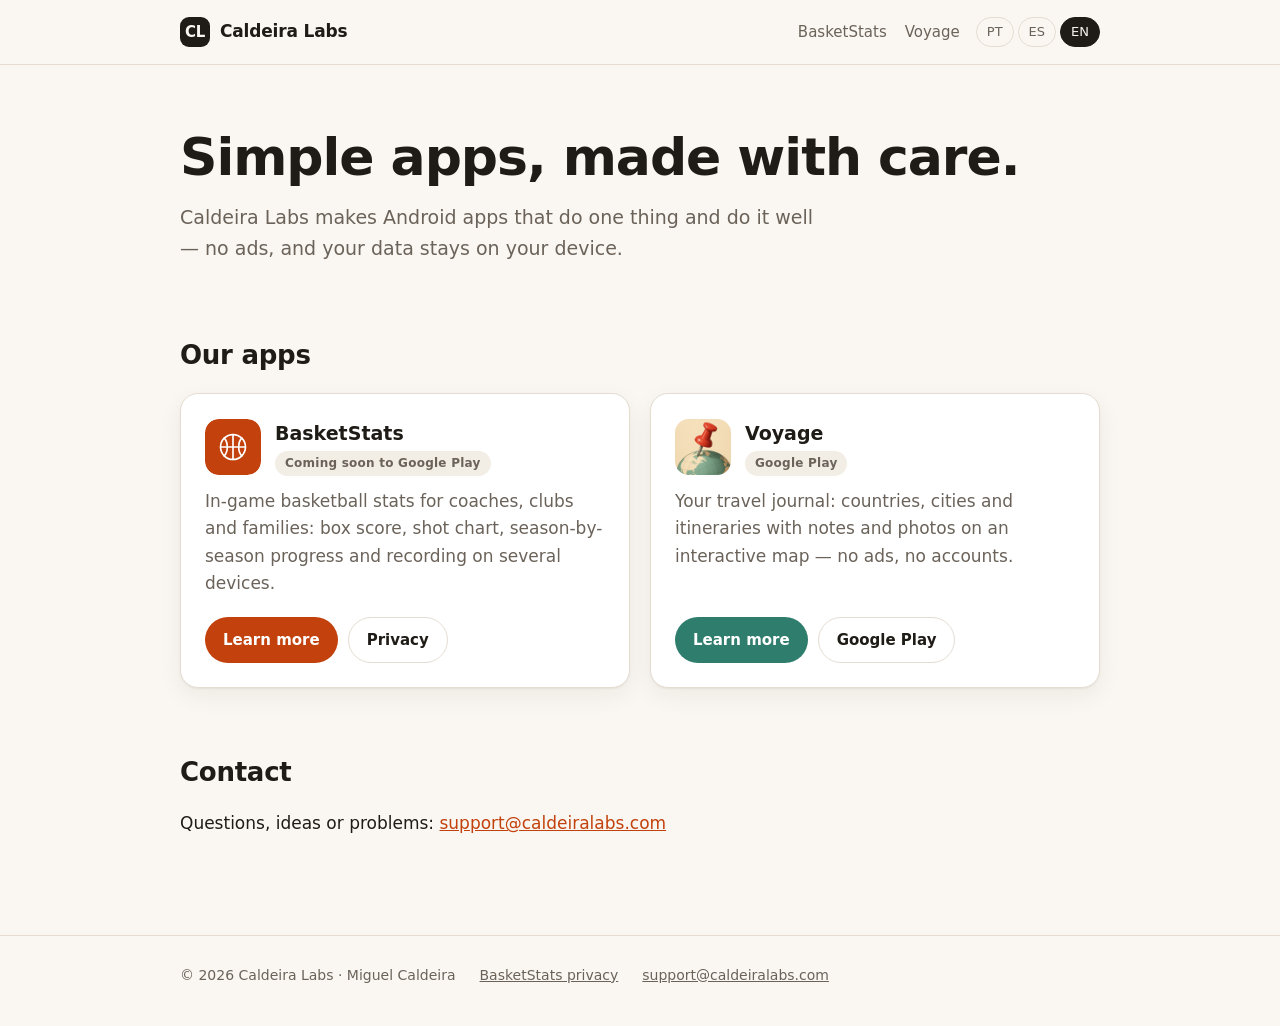
==== index.html @ 5a1c7f85 "Site da Caldeira Labs: página inicial, BasketStats (guia e privacidade) e Voyage Co-Authored-By: Cla" ====
<!doctype html>
<html lang="pt-PT" data-lang="pt">
<head>
  <meta charset="utf-8">
  <meta name="viewport" content="width=device-width, initial-scale=1">
  <title data-pt="Caldeira Labs — apps para Android" data-es="Caldeira Labs — apps para Android" data-en="Caldeira Labs — Android apps">Caldeira Labs — apps para Android</title>
  <meta name="description" content="Caldeira Labs: BasketStats (estatísticas de basquetebol) e Voyage (diário de viagens), apps para Android.">
  <link rel="icon" href="/assets/img/basketstats.svg">
  <link rel="stylesheet" href="/assets/style.css">
  <script src="/assets/lang.js"></script>
</head>
<body>
<header class="top">
  <div class="wrap">
    <a class="brand" href="/"><span class="mark">CL</span>Caldeira Labs</a>
    <nav class="nav">
      <a href="/basketstats/">BasketStats</a>
      <a href="/voyage/">Voyage</a>
    </nav>
    <div class="langs" aria-label="Língua / Idioma / Language">
      <button data-set="pt" aria-pressed="true">PT</button>
      <button data-set="es" aria-pressed="false">ES</button>
      <button data-set="en" aria-pressed="false">EN</button>
    </div>
  </div>
</header>

<main class="wrap">
  <div class="hero">
    <h1 data-l="pt">Apps simples, feitas com cuidado.</h1>
    <h1 data-l="es">Apps sencillas, hechas con cuidado.</h1>
    <h1 data-l="en">Simple apps, made with care.</h1>
    <p class="lead" data-l="pt">A Caldeira Labs cria apps para Android que resolvem uma coisa e a fazem bem — sem anúncios e com os seus dados guardados no seu aparelho.</p>
    <p class="lead" data-l="es">Caldeira Labs crea apps para Android que resuelven una cosa y la hacen bien, sin anuncios y con tus datos guardados en tu dispositivo.</p>
    <p class="lead" data-l="en">Caldeira Labs makes Android apps that do one thing and do it well — no ads, and your data stays on your device.</p>
  </div>

  <section>
    <h2><span data-l="pt">As nossas apps</span><span data-l="es">Nuestras apps</span><span data-l="en">Our apps</span></h2>
    <div class="cards">
      <article class="card">
        <div class="head">
          <img src="/assets/img/basketstats.svg" alt="" width="56" height="56">
          <div>
            <h3>BasketStats</h3>
            <span class="badge"><span data-l="pt">Em breve na Google Play</span><span data-l="es">Próximamente en Google Play</span><span data-l="en">Coming soon to Google Play</span></span>
          </div>
        </div>
        <p data-l="pt">Estatísticas de basquetebol durante o jogo, para treinadores, clubes e famílias: ficha de jogo, mapa de lançamentos, evolução por época e registo em vários aparelhos.</p>
        <p data-l="es">Estadísticas de baloncesto durante el partido, para entrenadores, clubes y familias: acta de partido, mapa de tiro, evolución por temporada y registro en varios dispositivos.</p>
        <p data-l="en">In-game basketball stats for coaches, clubs and families: box score, shot chart, season-by-season progress and recording on several devices.</p>
        <div class="actions">
          <a class="btn" href="/basketstats/"><span data-l="pt">Conhecer</span><span data-l="es">Descubrir</span><span data-l="en">Learn more</span></a>
          <a class="btn ghost" href="/basketstats/privacy/"><span data-l="pt">Privacidade</span><span data-l="es">Privacidad</span><span data-l="en">Privacy</span></a>
        </div>
      </article>

      <article class="card">
        <div class="head">
          <img src="/assets/img/voyage.png" alt="" width="56" height="56">
          <div>
            <h3>Voyage</h3>
            <span class="badge">Google Play</span>
          </div>
        </div>
        <p data-l="pt">O seu diário de viagens: países, cidades e itinerários com notas e fotos, num mapa interativo — sem anúncios nem contas.</p>
        <p data-l="es">Tu diario de viajes: países, ciudades e itinerarios con notas y fotos, en un mapa interactivo, sin anuncios ni cuentas.</p>
        <p data-l="en">Your travel journal: countries, cities and itineraries with notes and photos on an interactive map — no ads, no accounts.</p>
        <div class="actions">
          <a class="btn voyage" href="/voyage/"><span data-l="pt">Conhecer</span><span data-l="es">Descubrir</span><span data-l="en">Learn more</span></a>
          <a class="btn ghost" href="https://play.google.com/store/apps/details?id=com.caldeira.voyage">Google Play</a>
        </div>
      </article>
    </div>
  </section>

  <section>
    <h2><span data-l="pt">Contacto</span><span data-l="es">Contacto</span><span data-l="en">Contact</span></h2>
    <p data-l="pt">Dúvidas, sugestões ou problemas: <a href="mailto:support@caldeiralabs.com">support@caldeiralabs.com</a></p>
    <p data-l="es">Dudas, sugerencias o problemas: <a href="mailto:support@caldeiralabs.com">support@caldeiralabs.com</a></p>
    <p data-l="en">Questions, ideas or problems: <a href="mailto:support@caldeiralabs.com">support@caldeiralabs.com</a></p>
  </section>
</main>

<footer>
  <div class="wrap">
    <span>© 2026 Caldeira Labs · Miguel Caldeira</span>
    <a href="/basketstats/privacy/"><span data-l="pt">Privacidade BasketStats</span><span data-l="es">Privacidad BasketStats</span><span data-l="en">BasketStats privacy</span></a>
    <a href="mailto:support@caldeiralabs.com">support@caldeiralabs.com</a>
  </div>
</footer>
</body>
</html>
---- assets/style.css ----
/* Caldeira Labs — estilos partilhados por todas as páginas. */
:root {
  --bg: #faf7f2;
  --surface: #ffffff;
  --surface-2: #f2ede5;
  --text: #1f1b16;
  --muted: #6b635a;
  --line: #e5ddd2;
  --accent: #c2410c;
  --accent-ink: #ffffff;
  --voyage: #2f7d6d;
  --radius: 18px;
  --shadow: 0 1px 2px rgba(31, 27, 22, .06), 0 8px 24px rgba(31, 27, 22, .06);
}
@media (prefers-color-scheme: dark) {
  :root {
    --bg: #15120f;
    --surface: #1f1b17;
    --surface-2: #2a251f;
    --text: #f3ede6;
    --muted: #b2a89c;
    --line: #3a332b;
    --accent: #f0703a;
    --accent-ink: #1a0d06;
    --voyage: #5fbfa8;
    --shadow: none;
  }
}

* { box-sizing: border-box; }
html { -webkit-text-size-adjust: 100%; }
body {
  margin: 0;
  background: var(--bg);
  color: var(--text);
  font: 17px/1.6 system-ui, -apple-system, "Segoe UI", Roboto, "Helvetica Neue", Arial, sans-serif;
}
a { color: var(--accent); }
img { max-width: 100%; height: auto; display: block; }
.wrap { max-width: 960px; margin: 0 auto; padding: 0 20px; }

/* Línguas: só aparece o texto da língua escolhida (português por omissão, também sem JavaScript). */
[data-l] { display: none; }
html[data-lang="pt"] [data-l="pt"],
html[data-lang="es"] [data-l="es"],
html[data-lang="en"] [data-l="en"] { display: revert; }

/* Cabeçalho */
.top { border-bottom: 1px solid var(--line); background: var(--bg); position: sticky; top: 0; z-index: 10; }
.top .wrap { display: flex; align-items: center; gap: 16px; height: 64px; }
.brand { display: flex; align-items: center; gap: 10px; color: var(--text); text-decoration: none; font-weight: 700; letter-spacing: -.01em; }
.brand .mark { width: 30px; height: 30px; border-radius: 9px; background: var(--text); color: var(--bg); display: grid; place-items: center; font-size: 15px; }
.nav { display: flex; gap: 18px; margin-left: auto; }
.nav a { color: var(--muted); text-decoration: none; font-size: 15px; }
.nav a:hover, .nav a[aria-current="page"] { color: var(--text); }
.langs { display: flex; gap: 4px; }
.langs button {
  border: 1px solid var(--line); background: transparent; color: var(--muted);
  border-radius: 999px; padding: 4px 10px; font: inherit; font-size: 13px; cursor: pointer;
}
.langs button[aria-pressed="true"] { background: var(--text); color: var(--bg); border-color: var(--text); }
@media (max-width: 640px) {
  .top .wrap { height: auto; flex-wrap: wrap; padding-top: 10px; padding-bottom: 10px; }
  .nav { order: 3; width: 100%; margin-left: 0; gap: 16px; }
  .langs { margin-left: auto; }
}

/* Secções */
.hero { padding: 64px 0 40px; }
.hero h1 { font-size: clamp(32px, 6vw, 52px); line-height: 1.1; letter-spacing: -.02em; margin: 0 0 16px; }
.hero p.lead { font-size: 19px; color: var(--muted); max-width: 640px; margin: 0; }
.app-hero { display: flex; gap: 24px; align-items: center; }
.app-hero .icon { width: 96px; height: 96px; border-radius: 24px; flex: none; box-shadow: var(--shadow); }
@media (max-width: 640px) { .app-hero { flex-direction: column; align-items: flex-start; } }
section { padding: 32px 0; }
h2 { font-size: 26px; letter-spacing: -.01em; margin: 0 0 16px; }
h3 { font-size: 19px; margin: 24px 0 8px; }
.muted { color: var(--muted); }

.cards { display: grid; grid-template-columns: repeat(auto-fit, minmax(280px, 1fr)); gap: 20px; }
.card {
  background: var(--surface); border: 1px solid var(--line); border-radius: var(--radius);
  padding: 24px; box-shadow: var(--shadow); display: flex; flex-direction: column; gap: 12px;
}
.card .head { display: flex; align-items: center; gap: 14px; }
.card .head img { width: 56px; height: 56px; border-radius: 14px; }
.card h3 { margin: 0; }
.card p { margin: 0; color: var(--muted); }
.card .actions { margin-top: auto; display: flex; flex-wrap: wrap; gap: 10px; padding-top: 8px; }

.btn {
  display: inline-flex; align-items: center; gap: 8px; padding: 10px 18px; border-radius: 999px;
  background: var(--accent); color: var(--accent-ink); text-decoration: none; font-weight: 600; font-size: 15px;
}
.btn.ghost { background: transparent; color: var(--text); border: 1px solid var(--line); }
.btn.voyage { background: var(--voyage); color: #fff; }
.badge {
  display: inline-block; font-size: 12px; font-weight: 600; letter-spacing: .02em; padding: 3px 10px;
  border-radius: 999px; background: var(--surface-2); color: var(--muted);
}

.features { display: grid; grid-template-columns: repeat(auto-fit, minmax(240px, 1fr)); gap: 16px; padding: 0; margin: 0; list-style: none; }
.features li { background: var(--surface); border: 1px solid var(--line); border-radius: 14px; padding: 16px 18px; }
.features li b { display: block; margin-bottom: 4px; }
.features li span { color: var(--muted); font-size: 15px; }

.shots { display: flex; gap: 14px; overflow-x: auto; padding-bottom: 8px; scroll-snap-type: x mandatory; }
.shots img { width: 220px; flex: none; border-radius: 16px; border: 1px solid var(--line); scroll-snap-align: start; }

.guide ol, .guide ul { padding-left: 22px; }
.guide li { margin: 4px 0; }
details { background: var(--surface); border: 1px solid var(--line); border-radius: 14px; padding: 14px 18px; margin: 10px 0; }
details summary { cursor: pointer; font-weight: 600; }
details p { margin: 10px 0 0; color: var(--muted); }

/* Política de privacidade: texto corrido, fácil de ler */
.policy { max-width: 760px; }
.policy h2 { font-size: 22px; margin-top: 32px; }
.policy li { margin: 6px 0; }

footer { border-top: 1px solid var(--line); margin-top: 48px; padding: 28px 0 40px; color: var(--muted); font-size: 14px; }
footer .wrap { display: flex; flex-wrap: wrap; gap: 8px 24px; }
footer a { color: var(--muted); }
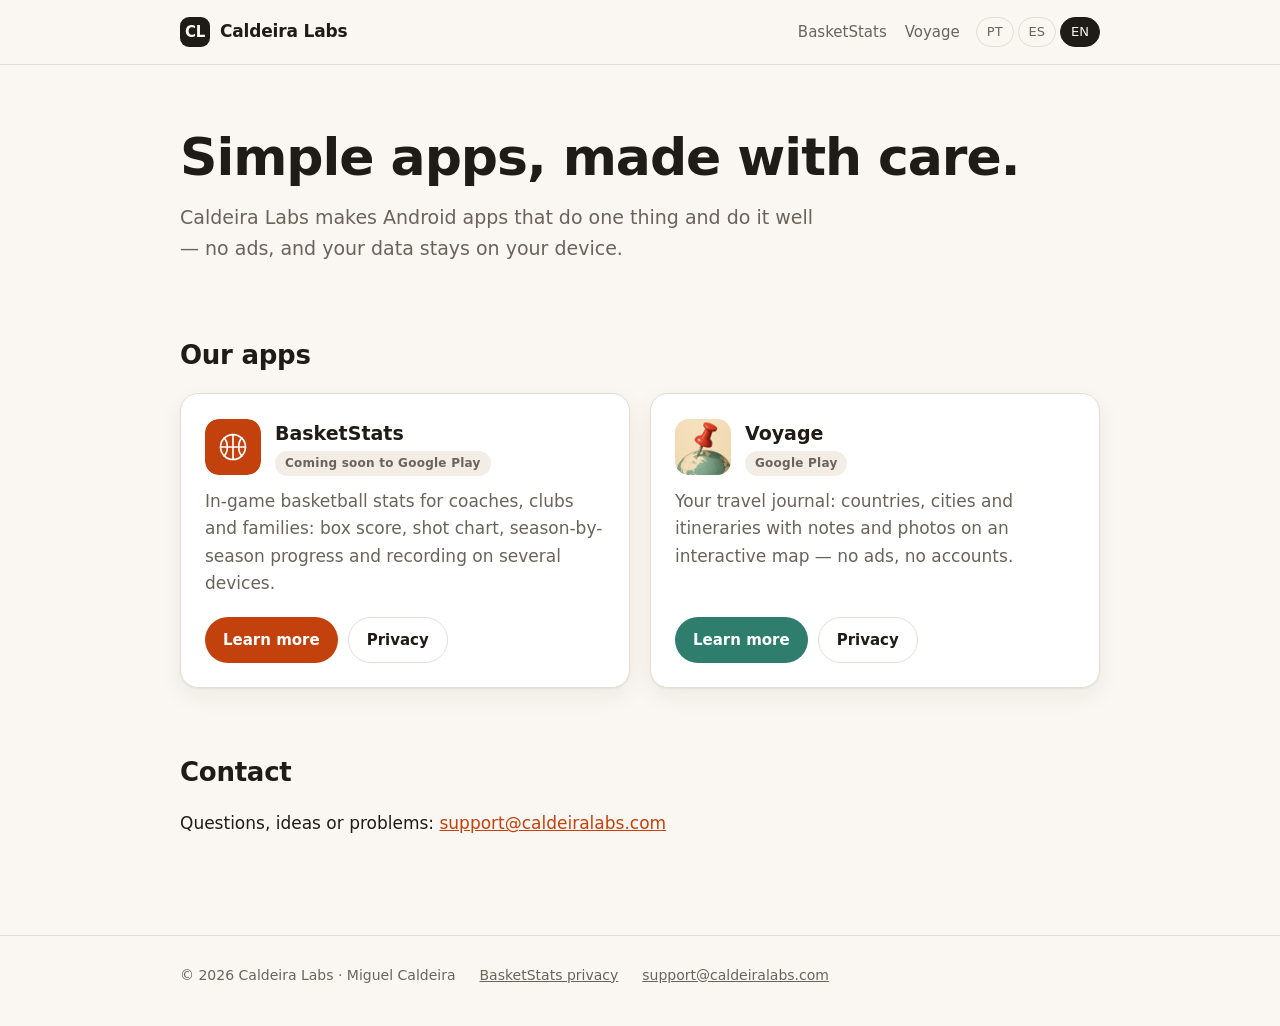
==== commit bbcafc71: "Voyage: política de privacidade no site e contacto support@caldeiralabs.com Co-Authored-By: Claude O" ====
--- a/index.html
+++ b/index.html
@@ -68,7 +68,7 @@
         <p data-l="en">Your travel journal: countries, cities and itineraries with notes and photos on an interactive map — no ads, no accounts.</p>
         <div class="actions">
           <a class="btn voyage" href="/voyage/"><span data-l="pt">Conhecer</span><span data-l="es">Descubrir</span><span data-l="en">Learn more</span></a>
-          <a class="btn ghost" href="https://play.google.com/store/apps/details?id=com.caldeira.voyage">Google Play</a>
+          <a class="btn ghost" href="/voyage/privacy/"><span data-l="pt">Privacidade</span><span data-l="es">Privacidad</span><span data-l="en">Privacy</span></a>
         </div>
       </article>
     </div>
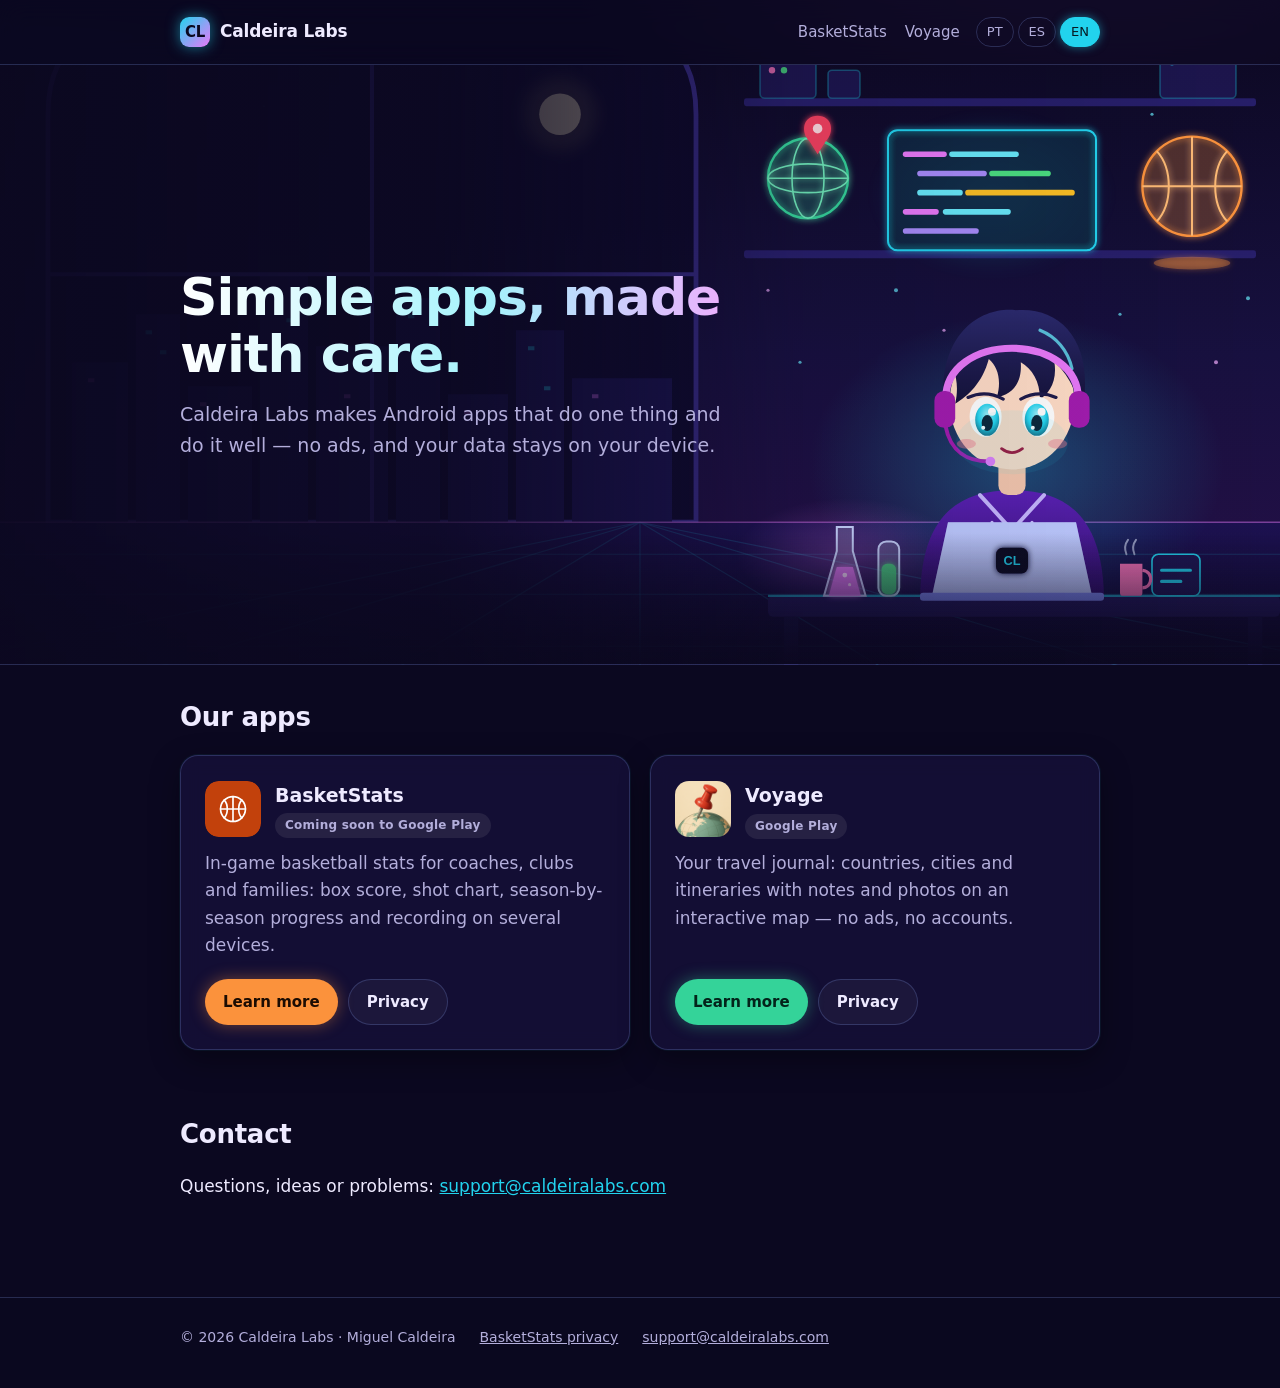
==== commit 2848d3b9: "Tema "laboratório néon": ilustração anime no topo da página inicial e cores a condizer Co-Authored-B" ====
--- a/index.html
+++ b/index.html
@@ -25,7 +25,8 @@
   </div>
 </header>
 
-<main class="wrap">
+<div class="hero-art">
+ <div class="wrap">
   <div class="hero">
     <h1 data-l="pt">Apps simples, feitas com cuidado.</h1>
     <h1 data-l="es">Apps sencillas, hechas con cuidado.</h1>
@@ -34,6 +35,10 @@
     <p class="lead" data-l="es">Caldeira Labs crea apps para Android que resuelven una cosa y la hacen bien, sin anuncios y con tus datos guardados en tu dispositivo.</p>
     <p class="lead" data-l="en">Caldeira Labs makes Android apps that do one thing and do it well — no ads, and your data stays on your device.</p>
   </div>
+ </div>
+</div>
+
+<main class="wrap">
 
   <section>
     <h2><span data-l="pt">As nossas apps</span><span data-l="es">Nuestras apps</span><span data-l="en">Our apps</span></h2>
@@ -50,7 +55,7 @@
         <p data-l="es">Estadísticas de baloncesto durante el partido, para entrenadores, clubes y familias: acta de partido, mapa de tiro, evolución por temporada y registro en varios dispositivos.</p>
         <p data-l="en">In-game basketball stats for coaches, clubs and families: box score, shot chart, season-by-season progress and recording on several devices.</p>
         <div class="actions">
-          <a class="btn" href="/basketstats/"><span data-l="pt">Conhecer</span><span data-l="es">Descubrir</span><span data-l="en">Learn more</span></a>
+          <a class="btn basket" href="/basketstats/"><span data-l="pt">Conhecer</span><span data-l="es">Descubrir</span><span data-l="en">Learn more</span></a>
           <a class="btn ghost" href="/basketstats/privacy/"><span data-l="pt">Privacidade</span><span data-l="es">Privacidad</span><span data-l="en">Privacy</span></a>
         </div>
       </article>
--- a/assets/style.css
+++ b/assets/style.css
@@ -1,37 +1,32 @@
 /* Caldeira Labs — estilos partilhados por todas as páginas. */
+/* Tema "laboratório néon": sempre escuro, a condizer com a imagem de fundo (assets/img/lab-bg.svg). */
 :root {
-  --bg: #faf7f2;
-  --surface: #ffffff;
-  --surface-2: #f2ede5;
-  --text: #1f1b16;
-  --muted: #6b635a;
-  --line: #e5ddd2;
-  --accent: #c2410c;
-  --accent-ink: #ffffff;
-  --voyage: #2f7d6d;
+  --bg: #0b0820;
+  --surface: rgba(22, 17, 58, .78);
+  --surface-2: rgba(255, 255, 255, .08);
+  --text: #eeeaff;
+  --muted: #b3aedb;
+  --line: rgba(140, 170, 255, .22);
+  --accent: #22d3ee;
+  --accent-ink: #061a22;
+  --neon-pink: #e879f9;
+  --basket: #fb923c;
+  --voyage: #34d399;
   --radius: 18px;
-  --shadow: 0 1px 2px rgba(31, 27, 22, .06), 0 8px 24px rgba(31, 27, 22, .06);
-}
-@media (prefers-color-scheme: dark) {
-  :root {
-    --bg: #15120f;
-    --surface: #1f1b17;
-    --surface-2: #2a251f;
-    --text: #f3ede6;
-    --muted: #b2a89c;
-    --line: #3a332b;
-    --accent: #f0703a;
-    --accent-ink: #1a0d06;
-    --voyage: #5fbfa8;
-    --shadow: none;
-  }
+  --shadow: 0 0 0 1px rgba(34, 211, 238, .06), 0 10px 30px rgba(0, 0, 0, .35);
+  color-scheme: dark;
 }
 
 * { box-sizing: border-box; }
 html { -webkit-text-size-adjust: 100%; }
 body {
   margin: 0;
-  background: var(--bg);
+  /* Fundo escuro com brilhos néon suaves; a ilustração do laboratório fica no topo da página inicial. */
+  background:
+    radial-gradient(900px 500px at 85% -10%, rgba(232, 121, 249, .16), transparent 60%),
+    radial-gradient(800px 500px at 0% 30%, rgba(34, 211, 238, .10), transparent 60%),
+    var(--bg) fixed;
+  background-attachment: fixed;
   color: var(--text);
   font: 17px/1.6 system-ui, -apple-system, "Segoe UI", Roboto, "Helvetica Neue", Arial, sans-serif;
 }
@@ -46,10 +41,10 @@
 html[data-lang="en"] [data-l="en"] { display: revert; }
 
 /* Cabeçalho */
-.top { border-bottom: 1px solid var(--line); background: var(--bg); position: sticky; top: 0; z-index: 10; }
+.top { border-bottom: 1px solid var(--line); background: rgba(11, 8, 32, .72); backdrop-filter: blur(12px); -webkit-backdrop-filter: blur(12px); position: sticky; top: 0; z-index: 10; }
 .top .wrap { display: flex; align-items: center; gap: 16px; height: 64px; }
 .brand { display: flex; align-items: center; gap: 10px; color: var(--text); text-decoration: none; font-weight: 700; letter-spacing: -.01em; }
-.brand .mark { width: 30px; height: 30px; border-radius: 9px; background: var(--text); color: var(--bg); display: grid; place-items: center; font-size: 15px; }
+.brand .mark { width: 30px; height: 30px; border-radius: 9px; background: linear-gradient(135deg, var(--accent), var(--neon-pink)); color: #0b0820; display: grid; place-items: center; font-size: 15px; box-shadow: 0 0 14px rgba(34, 211, 238, .55); }
 .nav { display: flex; gap: 18px; margin-left: auto; }
 .nav a { color: var(--muted); text-decoration: none; font-size: 15px; }
 .nav a:hover, .nav a[aria-current="page"] { color: var(--text); }
@@ -58,7 +53,25 @@
   border: 1px solid var(--line); background: transparent; color: var(--muted);
   border-radius: 999px; padding: 4px 10px; font: inherit; font-size: 13px; cursor: pointer;
 }
-.langs button[aria-pressed="true"] { background: var(--text); color: var(--bg); border-color: var(--text); }
+.langs button[aria-pressed="true"] { background: var(--accent); color: var(--accent-ink); border-color: var(--accent); box-shadow: 0 0 10px rgba(34, 211, 238, .5); }
+/* Página inicial: ilustração do laboratório a toda a largura, com o título à esquerda. */
+.hero-art {
+  position: relative; min-height: 600px; display: flex; align-items: center;
+  background:
+    linear-gradient(90deg, rgba(11, 8, 32, .95) 0%, rgba(11, 8, 32, .78) 34%, rgba(11, 8, 32, .1) 62%, rgba(11, 8, 32, 0) 100%),
+    linear-gradient(0deg, var(--bg) 0%, rgba(11, 8, 32, 0) 22%),
+    url("/assets/img/lab-bg.svg") right 75% / cover no-repeat;
+  border-bottom: 1px solid var(--line);
+}
+.hero-art .wrap { width: 100%; }
+.hero-art .hero { max-width: 560px; padding: 72px 0; }
+@media (max-width: 760px) {
+  .hero-art { min-height: 0; flex-direction: column; align-items: stretch; background: var(--bg); }
+  /* Em telemóvel, a ilustração fica num bloco próprio por cima do texto, com o programador à vista. */
+  .hero-art::before { content: ""; display: block; height: 320px;
+    background: linear-gradient(0deg, var(--bg) 0%, rgba(11, 8, 32, 0) 30%), url("/assets/img/lab-bg.svg") right center / cover no-repeat; }
+  .hero-art .hero { padding: 24px 0 32px; }
+}
 @media (max-width: 640px) {
   .top .wrap { height: auto; flex-wrap: wrap; padding-top: 10px; padding-bottom: 10px; }
   .nav { order: 3; width: 100%; margin-left: 0; gap: 16px; }
@@ -67,7 +80,8 @@
 
 /* Secções */
 .hero { padding: 64px 0 40px; }
-.hero h1 { font-size: clamp(32px, 6vw, 52px); line-height: 1.1; letter-spacing: -.02em; margin: 0 0 16px; }
+.hero h1 { font-size: clamp(32px, 6vw, 52px); line-height: 1.1; letter-spacing: -.02em; margin: 0 0 16px;
+  background: linear-gradient(90deg, #ffffff 0%, #a5f3fc 55%, #f0abfc 100%); -webkit-background-clip: text; background-clip: text; color: transparent; }
 .hero p.lead { font-size: 19px; color: var(--muted); max-width: 640px; margin: 0; }
 .app-hero { display: flex; gap: 24px; align-items: center; }
 .app-hero .icon { width: 96px; height: 96px; border-radius: 24px; flex: none; box-shadow: var(--shadow); }
@@ -81,6 +95,7 @@
 .card {
   background: var(--surface); border: 1px solid var(--line); border-radius: var(--radius);
   padding: 24px; box-shadow: var(--shadow); display: flex; flex-direction: column; gap: 12px;
+  backdrop-filter: blur(10px); -webkit-backdrop-filter: blur(10px);
 }
 .card .head { display: flex; align-items: center; gap: 14px; }
 .card .head img { width: 56px; height: 56px; border-radius: 14px; }
@@ -91,16 +106,18 @@
 .btn {
   display: inline-flex; align-items: center; gap: 8px; padding: 10px 18px; border-radius: 999px;
   background: var(--accent); color: var(--accent-ink); text-decoration: none; font-weight: 600; font-size: 15px;
+  box-shadow: 0 0 16px rgba(34, 211, 238, .35);
 }
-.btn.ghost { background: transparent; color: var(--text); border: 1px solid var(--line); }
-.btn.voyage { background: var(--voyage); color: #fff; }
+.btn.basket { background: var(--basket); color: #1c0c02; box-shadow: 0 0 16px rgba(251, 146, 60, .4); }
+.btn.voyage { background: var(--voyage); color: #03231a; box-shadow: 0 0 16px rgba(52, 211, 153, .4); }
+.btn.ghost { background: rgba(255, 255, 255, .04); color: var(--text); border: 1px solid var(--line); box-shadow: none; }
 .badge {
   display: inline-block; font-size: 12px; font-weight: 600; letter-spacing: .02em; padding: 3px 10px;
   border-radius: 999px; background: var(--surface-2); color: var(--muted);
 }
 
 .features { display: grid; grid-template-columns: repeat(auto-fit, minmax(240px, 1fr)); gap: 16px; padding: 0; margin: 0; list-style: none; }
-.features li { background: var(--surface); border: 1px solid var(--line); border-radius: 14px; padding: 16px 18px; }
+.features li { background: var(--surface); border: 1px solid var(--line); border-radius: 14px; padding: 16px 18px; backdrop-filter: blur(8px); -webkit-backdrop-filter: blur(8px); }
 .features li b { display: block; margin-bottom: 4px; }
 .features li span { color: var(--muted); font-size: 15px; }
 
@@ -109,15 +126,23 @@
 
 .guide ol, .guide ul { padding-left: 22px; }
 .guide li { margin: 4px 0; }
-details { background: var(--surface); border: 1px solid var(--line); border-radius: 14px; padding: 14px 18px; margin: 10px 0; }
+details { background: var(--surface); border: 1px solid var(--line); border-radius: 14px; padding: 14px 18px; margin: 10px 0; backdrop-filter: blur(8px); -webkit-backdrop-filter: blur(8px); }
 details summary { cursor: pointer; font-weight: 600; }
 details p { margin: 10px 0 0; color: var(--muted); }
 
 /* Política de privacidade: texto corrido, fácil de ler */
-.policy { max-width: 760px; }
+.policy { max-width: 820px; }
+/* Texto longo (políticas, guia) num painel quase opaco, para ler sem distração do fundo. */
+.policy > div, .guide {
+  background: rgba(14, 10, 40, .9); border: 1px solid var(--line); border-radius: var(--radius);
+  padding: 8px 28px 28px; margin-top: 24px;
+}
+.guide { padding-top: 24px; }
+.policy .hero { padding: 32px 0 8px; }
+@media (max-width: 640px) { .policy > div, .guide { padding-left: 18px; padding-right: 18px; } }
 .policy h2 { font-size: 22px; margin-top: 32px; }
 .policy li { margin: 6px 0; }
 
-footer { border-top: 1px solid var(--line); margin-top: 48px; padding: 28px 0 40px; color: var(--muted); font-size: 14px; }
+footer { border-top: 1px solid var(--line); margin-top: 48px; padding: 28px 0 40px; color: var(--muted); font-size: 14px; background: rgba(11, 8, 32, .8); }
 footer .wrap { display: flex; flex-wrap: wrap; gap: 8px 24px; }
 footer a { color: var(--muted); }
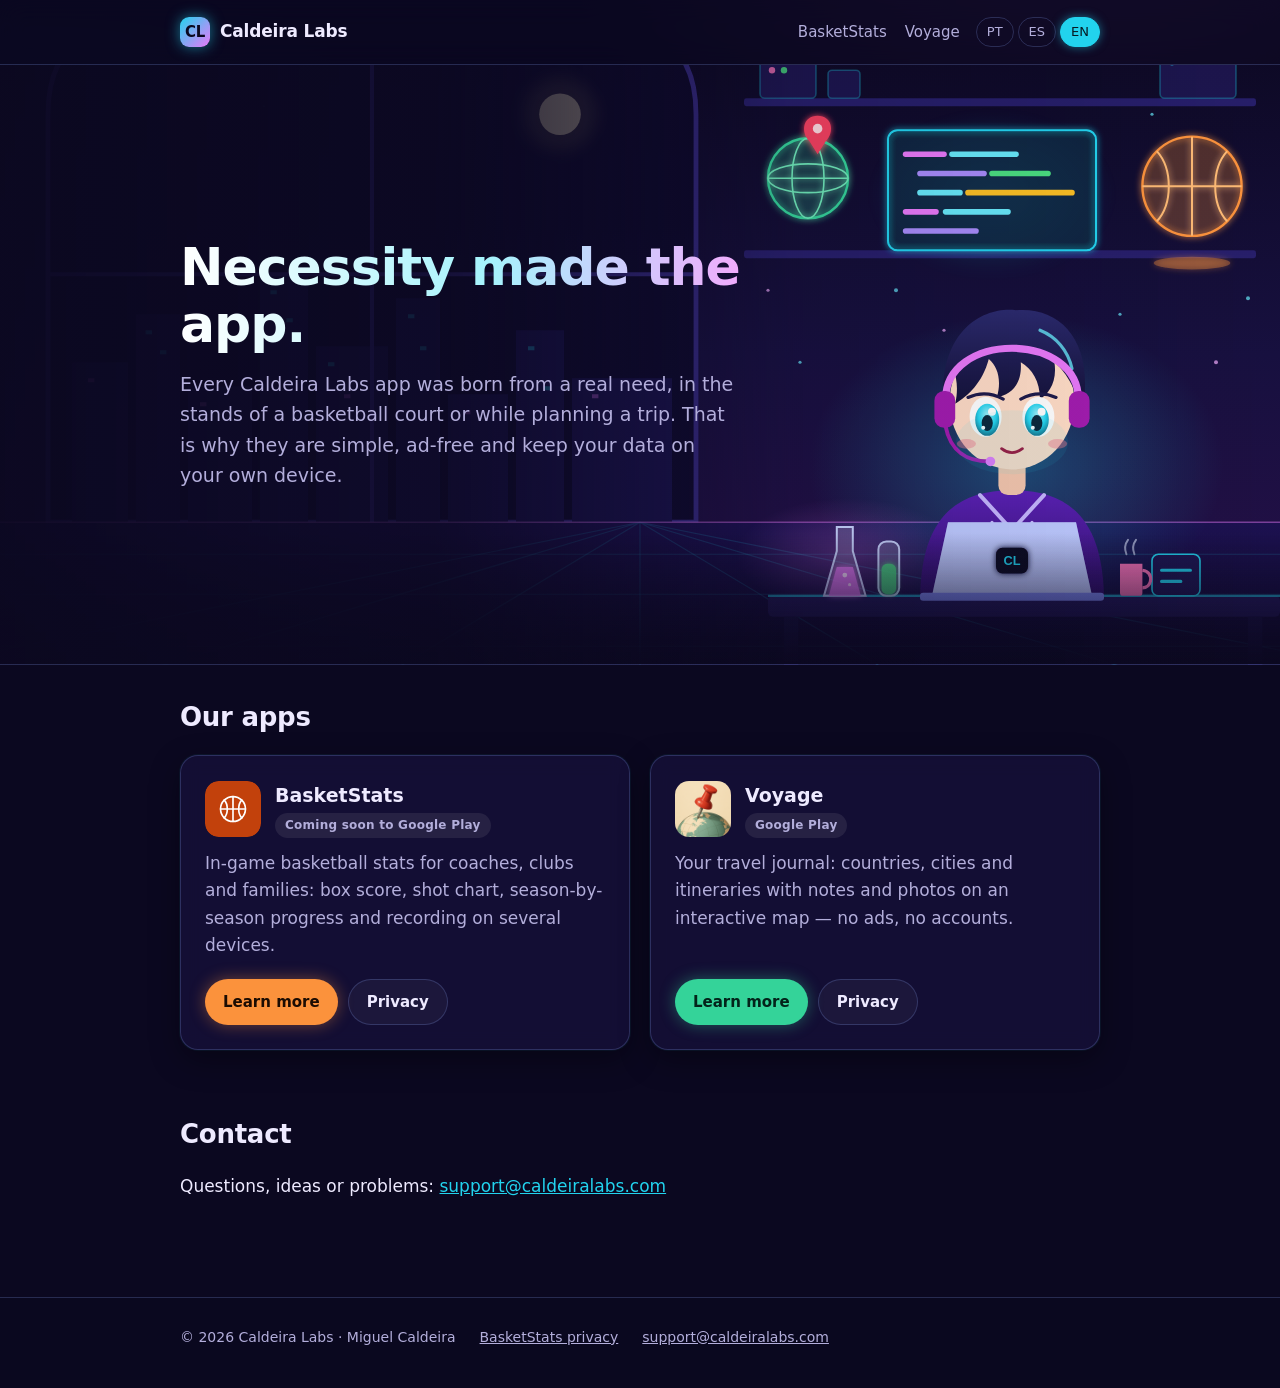
==== commit cad3797f: "Texto em português de Portugal revisto; novo título «A necessidade fez a app.» Co-Authored-By: Claud" ====
--- a/index.html
+++ b/index.html
@@ -28,12 +28,12 @@
 <div class="hero-art">
  <div class="wrap">
   <div class="hero">
-    <h1 data-l="pt">Apps simples, feitas com cuidado.</h1>
-    <h1 data-l="es">Apps sencillas, hechas con cuidado.</h1>
-    <h1 data-l="en">Simple apps, made with care.</h1>
-    <p class="lead" data-l="pt">A Caldeira Labs cria apps para Android que resolvem uma coisa e a fazem bem — sem anúncios e com os seus dados guardados no seu aparelho.</p>
-    <p class="lead" data-l="es">Caldeira Labs crea apps para Android que resuelven una cosa y la hacen bien, sin anuncios y con tus datos guardados en tu dispositivo.</p>
-    <p class="lead" data-l="en">Caldeira Labs makes Android apps that do one thing and do it well — no ads, and your data stays on your device.</p>
+    <h1 data-l="pt">A necessidade fez a app.</h1>
+    <h1 data-l="es">La necesidad hizo la app.</h1>
+    <h1 data-l="en">Necessity made the app.</h1>
+    <p class="lead" data-l="pt">Cada app da Caldeira Labs nasceu de uma necessidade real, sentida na bancada de um pavilhão ou na preparação de uma viagem. Por isso são simples, não têm anúncios e guardam os seus dados no seu próprio aparelho.</p>
+    <p class="lead" data-l="es">Cada app de Caldeira Labs nació de una necesidad real, en la grada de un pabellón o al preparar un viaje. Por eso son sencillas, no tienen anuncios y guardan tus datos en tu propio dispositivo.</p>
+    <p class="lead" data-l="en">Every Caldeira Labs app was born from a real need, in the stands of a basketball court or while planning a trip. That is why they are simple, ad-free and keep your data on your own device.</p>
   </div>
  </div>
 </div>
@@ -55,7 +55,7 @@
         <p data-l="es">Estadísticas de baloncesto durante el partido, para entrenadores, clubes y familias: acta de partido, mapa de tiro, evolución por temporada y registro en varios dispositivos.</p>
         <p data-l="en">In-game basketball stats for coaches, clubs and families: box score, shot chart, season-by-season progress and recording on several devices.</p>
         <div class="actions">
-          <a class="btn basket" href="/basketstats/"><span data-l="pt">Conhecer</span><span data-l="es">Descubrir</span><span data-l="en">Learn more</span></a>
+          <a class="btn basket" href="/basketstats/"><span data-l="pt">Saber mais</span><span data-l="es">Descubrir</span><span data-l="en">Learn more</span></a>
           <a class="btn ghost" href="/basketstats/privacy/"><span data-l="pt">Privacidade</span><span data-l="es">Privacidad</span><span data-l="en">Privacy</span></a>
         </div>
       </article>
@@ -68,11 +68,11 @@
             <span class="badge">Google Play</span>
           </div>
         </div>
-        <p data-l="pt">O seu diário de viagens: países, cidades e itinerários com notas e fotos, num mapa interativo — sem anúncios nem contas.</p>
+        <p data-l="pt">O seu diário de viagens: países, cidades e itinerários com notas e fotografias, num mapa interativo, sem anúncios nem contas.</p>
         <p data-l="es">Tu diario de viajes: países, ciudades e itinerarios con notas y fotos, en un mapa interactivo, sin anuncios ni cuentas.</p>
         <p data-l="en">Your travel journal: countries, cities and itineraries with notes and photos on an interactive map — no ads, no accounts.</p>
         <div class="actions">
-          <a class="btn voyage" href="/voyage/"><span data-l="pt">Conhecer</span><span data-l="es">Descubrir</span><span data-l="en">Learn more</span></a>
+          <a class="btn voyage" href="/voyage/"><span data-l="pt">Saber mais</span><span data-l="es">Descubrir</span><span data-l="en">Learn more</span></a>
           <a class="btn ghost" href="/voyage/privacy/"><span data-l="pt">Privacidade</span><span data-l="es">Privacidad</span><span data-l="en">Privacy</span></a>
         </div>
       </article>
--- a/assets/style.css
+++ b/assets/style.css
@@ -146,3 +146,20 @@
 footer { border-top: 1px solid var(--line); margin-top: 48px; padding: 28px 0 40px; color: var(--muted); font-size: 14px; background: rgba(11, 8, 32, .8); }
 footer .wrap { display: flex; flex-wrap: wrap; gap: 8px 24px; }
 footer a { color: var(--muted); }
+
+/* Página da BasketStats: captura grande em moldura de tablet e linhas alternadas imagem + texto. */
+.device { margin: 8px auto 40px; max-width: 900px; padding: 14px; border-radius: 28px;
+  background: linear-gradient(145deg, #2a2340, #120e26); border: 1px solid rgba(255, 255, 255, .12);
+  box-shadow: 0 24px 60px rgba(0, 0, 0, .45), 0 0 40px rgba(251, 146, 60, .18); }
+.device img { width: 100%; border-radius: 14px; }
+.showcase { display: grid; gap: 48px; padding-bottom: 16px; }
+.show-row { display: grid; grid-template-columns: minmax(0, 1.25fr) minmax(0, 1fr); gap: 36px; align-items: center; }
+.show-row.rev .show-pic { order: 2; }
+.show-pic img { width: 100%; border-radius: 14px; border: 1px solid var(--line); box-shadow: 0 14px 36px rgba(0, 0, 0, .4); }
+.show-text h3 { font-size: 24px; margin: 0 0 10px; color: var(--accent); }
+.show-text p { margin: 0; color: var(--muted); font-size: 17px; }
+@media (max-width: 760px) {
+  .show-row { grid-template-columns: minmax(0, 1fr); gap: 16px; }
+  .show-row.rev .show-pic { order: 0; }
+  .device { padding: 8px; border-radius: 18px; }
+}
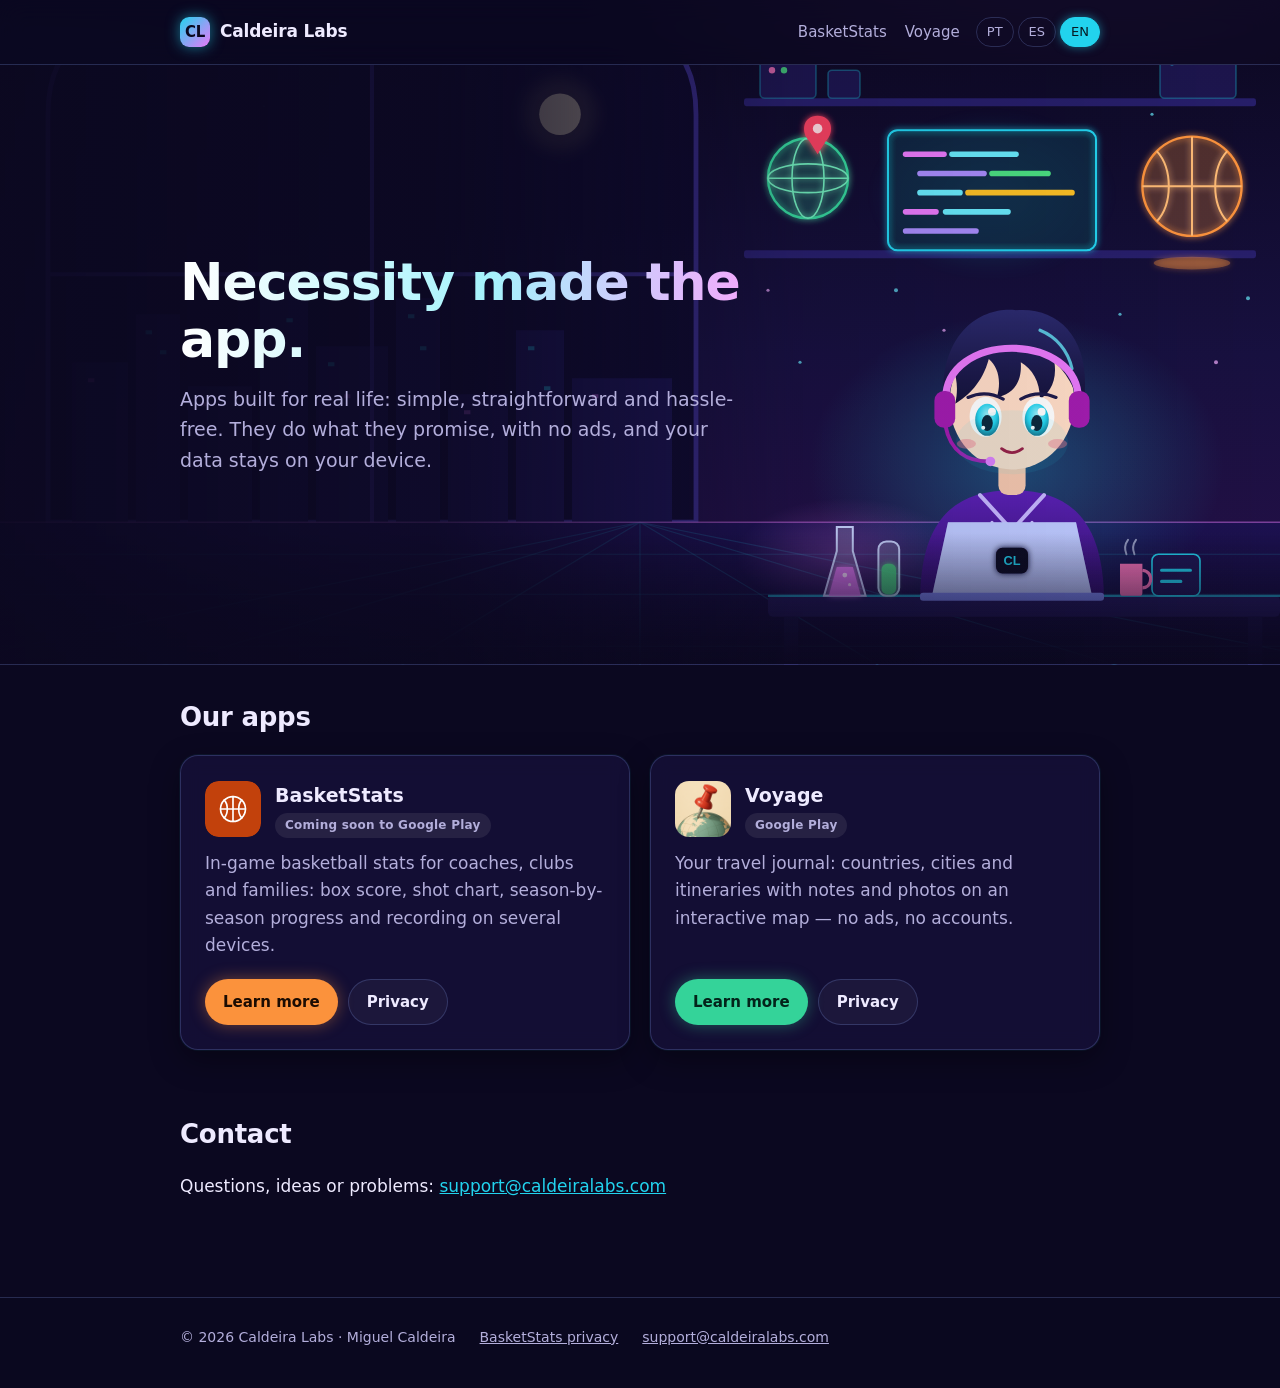
==== commit 30bb46e4: "Carrossel sem miniaturas; texto da página inicial mais genérico Co-Authored-By: Claude Opus 5.5 <nor" ====
--- a/index.html
+++ b/index.html
@@ -6,8 +6,8 @@
   <title data-pt="Caldeira Labs — apps para Android" data-es="Caldeira Labs — apps para Android" data-en="Caldeira Labs — Android apps">Caldeira Labs — apps para Android</title>
   <meta name="description" content="Caldeira Labs: BasketStats (estatísticas de basquetebol) e Voyage (diário de viagens), apps para Android.">
   <link rel="icon" href="/assets/img/basketstats.svg">
-  <link rel="stylesheet" href="/assets/style.css">
-  <script src="/assets/lang.js"></script>
+  <link rel="stylesheet" href="/assets/style.css?v=20261015c">
+  <script src="/assets/lang.js?v=20261015c"></script>
 </head>
 <body>
 <header class="top">
@@ -31,9 +31,9 @@
     <h1 data-l="pt">A necessidade fez a app.</h1>
     <h1 data-l="es">La necesidad hizo la app.</h1>
     <h1 data-l="en">Necessity made the app.</h1>
-    <p class="lead" data-l="pt">Cada app da Caldeira Labs nasceu de uma necessidade real, sentida na bancada de um pavilhão ou na preparação de uma viagem. Por isso são simples, não têm anúncios e guardam os seus dados no seu próprio aparelho.</p>
-    <p class="lead" data-l="es">Cada app de Caldeira Labs nació de una necesidad real, en la grada de un pabellón o al preparar un viaje. Por eso son sencillas, no tienen anuncios y guardan tus datos en tu propio dispositivo.</p>
-    <p class="lead" data-l="en">Every Caldeira Labs app was born from a real need, in the stands of a basketball court or while planning a trip. That is why they are simple, ad-free and keep your data on your own device.</p>
+    <p class="lead" data-l="pt">Apps criadas para a vida real: simples, diretas e sem complicações. Fazem o que prometem, sem anúncios, e os seus dados ficam no seu aparelho.</p>
+    <p class="lead" data-l="es">Apps creadas para la vida real: sencillas, directas y sin complicaciones. Hacen lo que prometen, sin anuncios, y tus datos se quedan en tu dispositivo.</p>
+    <p class="lead" data-l="en">Apps built for real life: simple, straightforward and hassle-free. They do what they promise, with no ads, and your data stays on your device.</p>
   </div>
  </div>
 </div>
--- a/assets/style.css
+++ b/assets/style.css
@@ -147,19 +147,29 @@
 footer .wrap { display: flex; flex-wrap: wrap; gap: 8px 24px; }
 footer a { color: var(--muted); }
 
-/* Página da BasketStats: captura grande em moldura de tablet e linhas alternadas imagem + texto. */
-.device { margin: 8px auto 40px; max-width: 900px; padding: 14px; border-radius: 28px;
-  background: linear-gradient(145deg, #2a2340, #120e26); border: 1px solid rgba(255, 255, 255, .12);
-  box-shadow: 0 24px 60px rgba(0, 0, 0, .45), 0 0 40px rgba(251, 146, 60, .18); }
-.device img { width: 100%; border-radius: 14px; }
-.showcase { display: grid; gap: 48px; padding-bottom: 16px; }
-.show-row { display: grid; grid-template-columns: minmax(0, 1.25fr) minmax(0, 1fr); gap: 36px; align-items: center; }
-.show-row.rev .show-pic { order: 2; }
-.show-pic img { width: 100%; border-radius: 14px; border: 1px solid var(--line); box-shadow: 0 14px 36px rgba(0, 0, 0, .4); }
-.show-text h3 { font-size: 24px; margin: 0 0 10px; color: var(--accent); }
-.show-text p { margin: 0; color: var(--muted); font-size: 17px; }
-@media (max-width: 760px) {
-  .show-row { grid-template-columns: minmax(0, 1fr); gap: 16px; }
-  .show-row.rev .show-pic { order: 0; }
-  .device { padding: 8px; border-radius: 18px; }
-}
+/* Página da BasketStats: carrossel de capturas (deslizar, setas e miniaturas). */
+.carousel { max-width: 760px; margin: 0 auto 28px; }
+.car-stage { position: relative; }
+.car-track { display: flex; overflow-x: auto; scroll-snap-type: x mandatory; scroll-behavior: smooth;
+  scrollbar-width: none; border-radius: 16px; outline: none; }
+.car-track::-webkit-scrollbar { display: none; }
+.car-track:focus-visible { box-shadow: 0 0 0 3px var(--accent); }
+.slide { flex: 0 0 100%; scroll-snap-align: center; margin: 0; }
+.slide img { width: 100%; height: auto; border-radius: 14px; border: 1px solid var(--line);
+  box-shadow: 0 16px 40px rgba(0, 0, 0, .45), 0 0 30px rgba(251, 146, 60, .15); }
+.slide figcaption { padding: 14px 6px 0; color: var(--muted); font-size: 16px; min-height: 76px; }
+.slide figcaption b { display: block; color: var(--accent); font-size: 19px; margin-bottom: 4px; }
+.car-prev, .car-next { position: absolute; top: calc(50% - 60px); width: 44px; height: 44px; border-radius: 50%;
+  border: 1px solid var(--line); background: rgba(11, 8, 32, .8); color: var(--text); font-size: 28px; line-height: 1;
+  cursor: pointer; display: grid; place-items: center; z-index: 2; backdrop-filter: blur(6px); }
+.car-prev { left: -22px; } .car-next { right: -22px; }
+.car-prev:disabled, .car-next:disabled { opacity: .3; cursor: default; }
+.car-thumbs { display: flex; gap: 10px; overflow-x: auto; padding: 14px 2px 6px; scrollbar-width: thin; }
+.car-thumbs button { flex: 0 0 116px; padding: 0; border: 2px solid transparent; border-radius: 10px; background: none;
+  cursor: pointer; opacity: .55; transition: opacity .2s, border-color .2s; }
+.car-thumbs button img { width: 100%; border-radius: 8px; vertical-align: top; }
+.car-thumbs button[aria-current="true"] { opacity: 1; border-color: var(--accent); }
+.car-thumbs button:hover { opacity: .9; }
+@media (max-width: 820px) { .car-prev { left: 6px; } .car-next { right: 6px; } }
+@media (max-width: 640px) { .car-thumbs button { flex-basis: 84px; } .slide figcaption { font-size: 15px; } }
+@media (prefers-reduced-motion: reduce) { .car-track { scroll-behavior: auto; } }
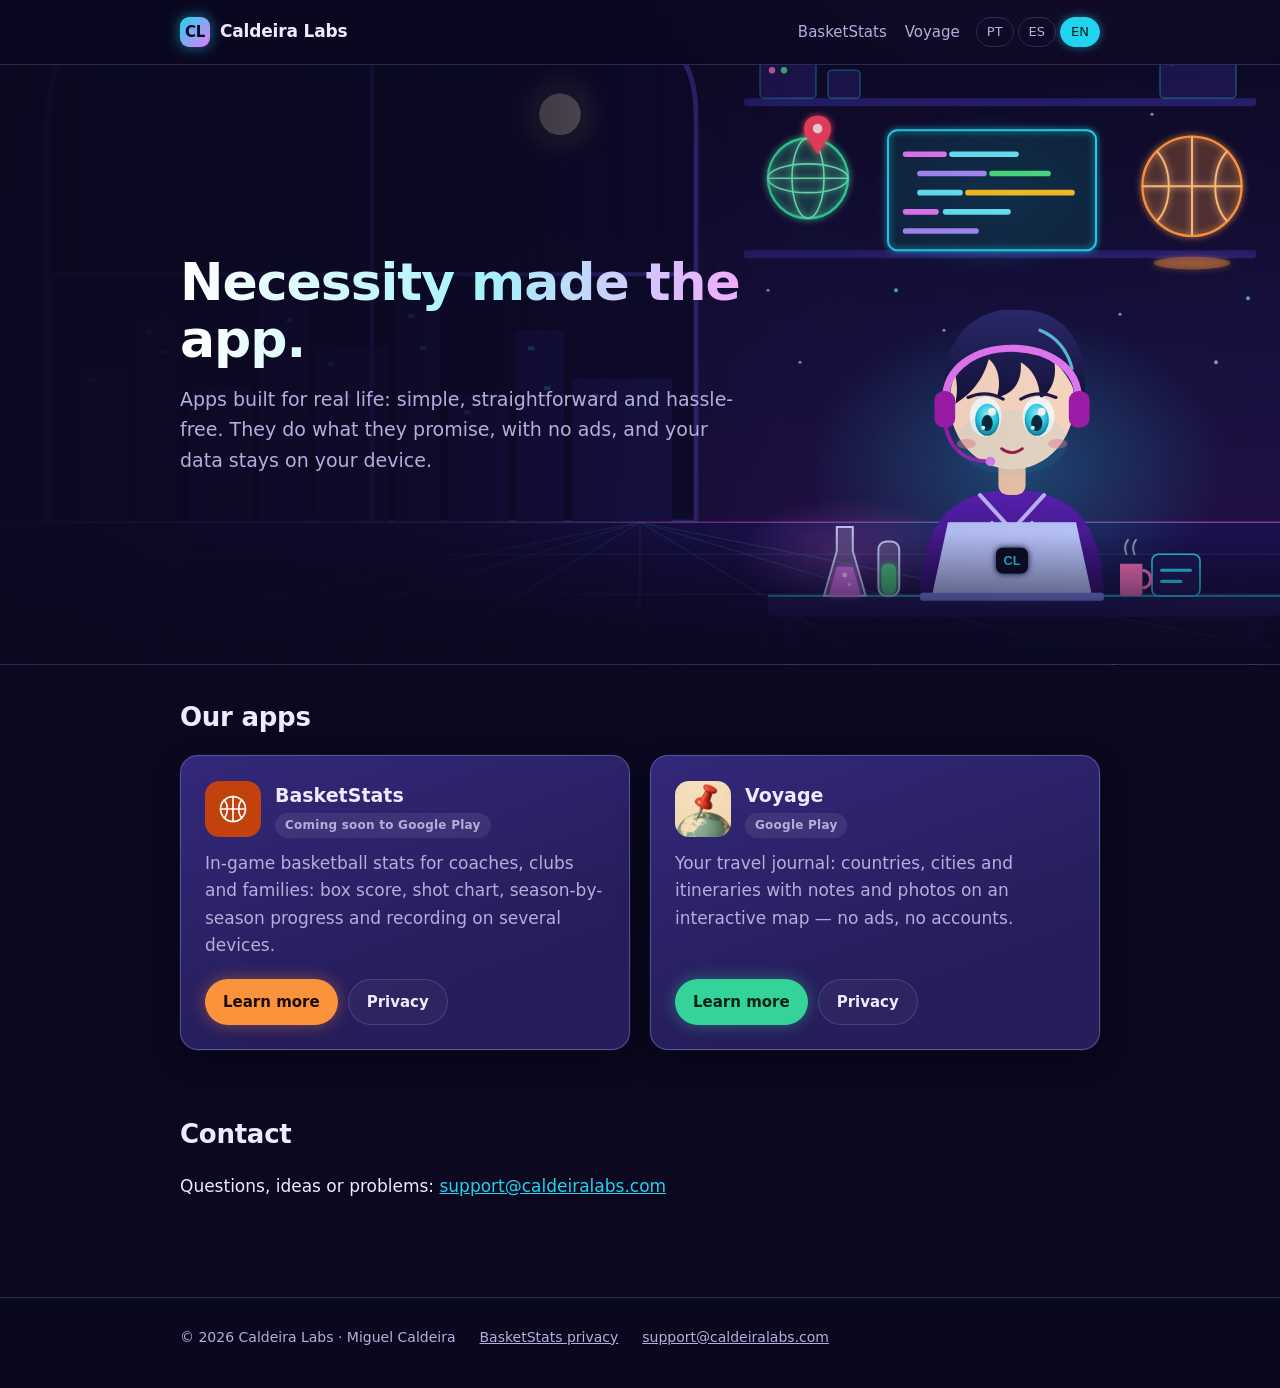
==== commit 3c45efa5: "Cartões mais claros e com contorno mais visível para se destacarem do fundo Co-Authored-By: Claude O" ====
--- a/index.html
+++ b/index.html
@@ -6,8 +6,8 @@
   <title data-pt="Caldeira Labs — apps para Android" data-es="Caldeira Labs — apps para Android" data-en="Caldeira Labs — Android apps">Caldeira Labs — apps para Android</title>
   <meta name="description" content="Caldeira Labs: BasketStats (estatísticas de basquetebol) e Voyage (diário de viagens), apps para Android.">
   <link rel="icon" href="/assets/img/basketstats.svg">
-  <link rel="stylesheet" href="/assets/style.css?v=20261015c">
-  <script src="/assets/lang.js?v=20261015c"></script>
+  <link rel="stylesheet" href="/assets/style.css?v=20261015d">
+  <script src="/assets/lang.js?v=20261015d"></script>
 </head>
 <body>
 <header class="top">
--- a/assets/style.css
+++ b/assets/style.css
@@ -2,7 +2,9 @@
 /* Tema "laboratório néon": sempre escuro, a condizer com a imagem de fundo (assets/img/lab-bg.svg). */
 :root {
   --bg: #0b0820;
-  --surface: rgba(22, 17, 58, .78);
+  --surface: #261d5a;
+  --surface-hi: #33287a;
+  --card-line: rgba(165, 180, 255, .34);
   --surface-2: rgba(255, 255, 255, .08);
   --text: #eeeaff;
   --muted: #b3aedb;
@@ -93,7 +95,7 @@
 
 .cards { display: grid; grid-template-columns: repeat(auto-fit, minmax(280px, 1fr)); gap: 20px; }
 .card {
-  background: var(--surface); border: 1px solid var(--line); border-radius: var(--radius);
+  background: linear-gradient(160deg, var(--surface-hi) 0%, var(--surface) 70%); border: 1px solid var(--card-line); border-radius: var(--radius);
   padding: 24px; box-shadow: var(--shadow); display: flex; flex-direction: column; gap: 12px;
   backdrop-filter: blur(10px); -webkit-backdrop-filter: blur(10px);
 }
@@ -117,7 +119,7 @@
 }
 
 .features { display: grid; grid-template-columns: repeat(auto-fit, minmax(240px, 1fr)); gap: 16px; padding: 0; margin: 0; list-style: none; }
-.features li { background: var(--surface); border: 1px solid var(--line); border-radius: 14px; padding: 16px 18px; backdrop-filter: blur(8px); -webkit-backdrop-filter: blur(8px); }
+.features li { background: linear-gradient(160deg, var(--surface-hi) 0%, var(--surface) 75%); border: 1px solid var(--card-line); border-radius: 14px; padding: 16px 18px; backdrop-filter: blur(8px); -webkit-backdrop-filter: blur(8px); }
 .features li b { display: block; margin-bottom: 4px; }
 .features li span { color: var(--muted); font-size: 15px; }
 
@@ -126,7 +128,7 @@
 
 .guide ol, .guide ul { padding-left: 22px; }
 .guide li { margin: 4px 0; }
-details { background: var(--surface); border: 1px solid var(--line); border-radius: 14px; padding: 14px 18px; margin: 10px 0; backdrop-filter: blur(8px); -webkit-backdrop-filter: blur(8px); }
+details { background: var(--surface); border: 1px solid var(--card-line); border-radius: 14px; padding: 14px 18px; margin: 10px 0; backdrop-filter: blur(8px); -webkit-backdrop-filter: blur(8px); }
 details summary { cursor: pointer; font-weight: 600; }
 details p { margin: 10px 0 0; color: var(--muted); }
 
@@ -134,7 +136,7 @@
 .policy { max-width: 820px; }
 /* Texto longo (políticas, guia) num painel quase opaco, para ler sem distração do fundo. */
 .policy > div, .guide {
-  background: rgba(14, 10, 40, .9); border: 1px solid var(--line); border-radius: var(--radius);
+  background: #1b1545; border: 1px solid var(--card-line); border-radius: var(--radius);
   padding: 8px 28px 28px; margin-top: 24px;
 }
 .guide { padding-top: 24px; }
